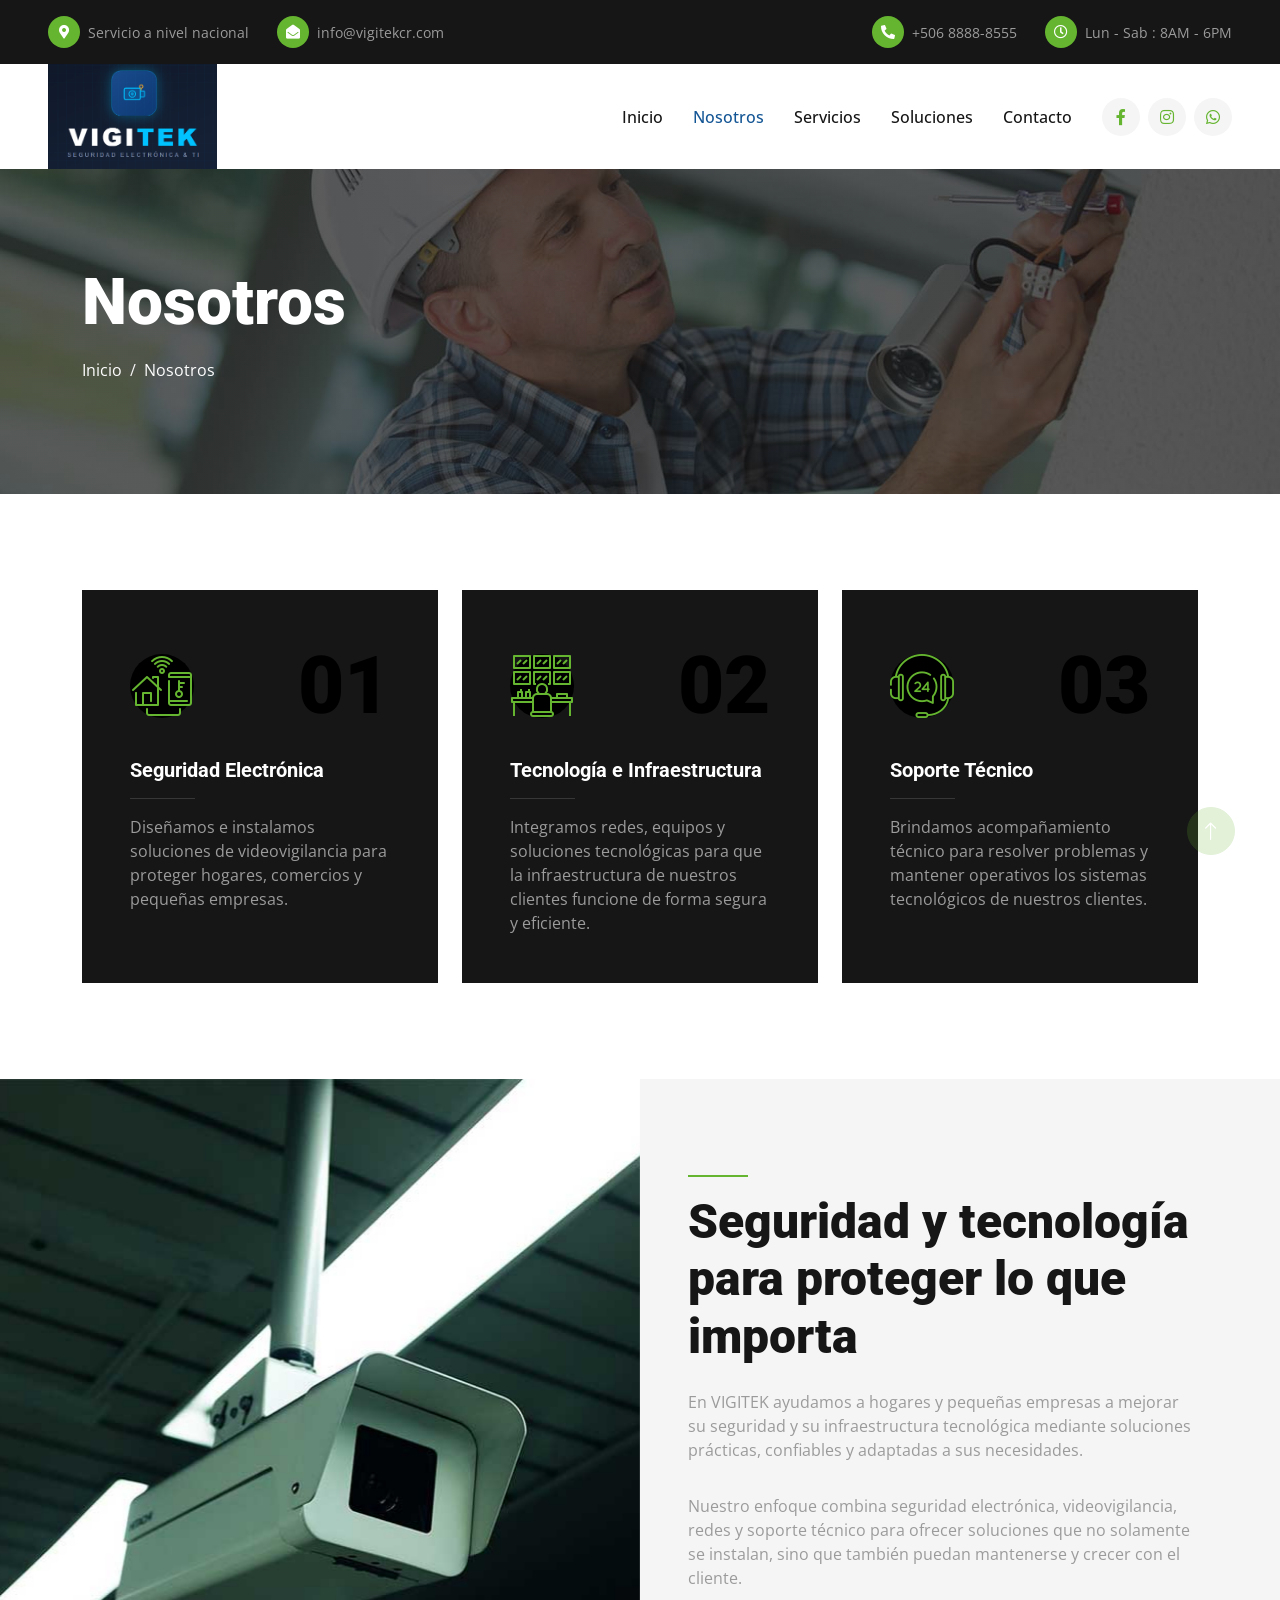
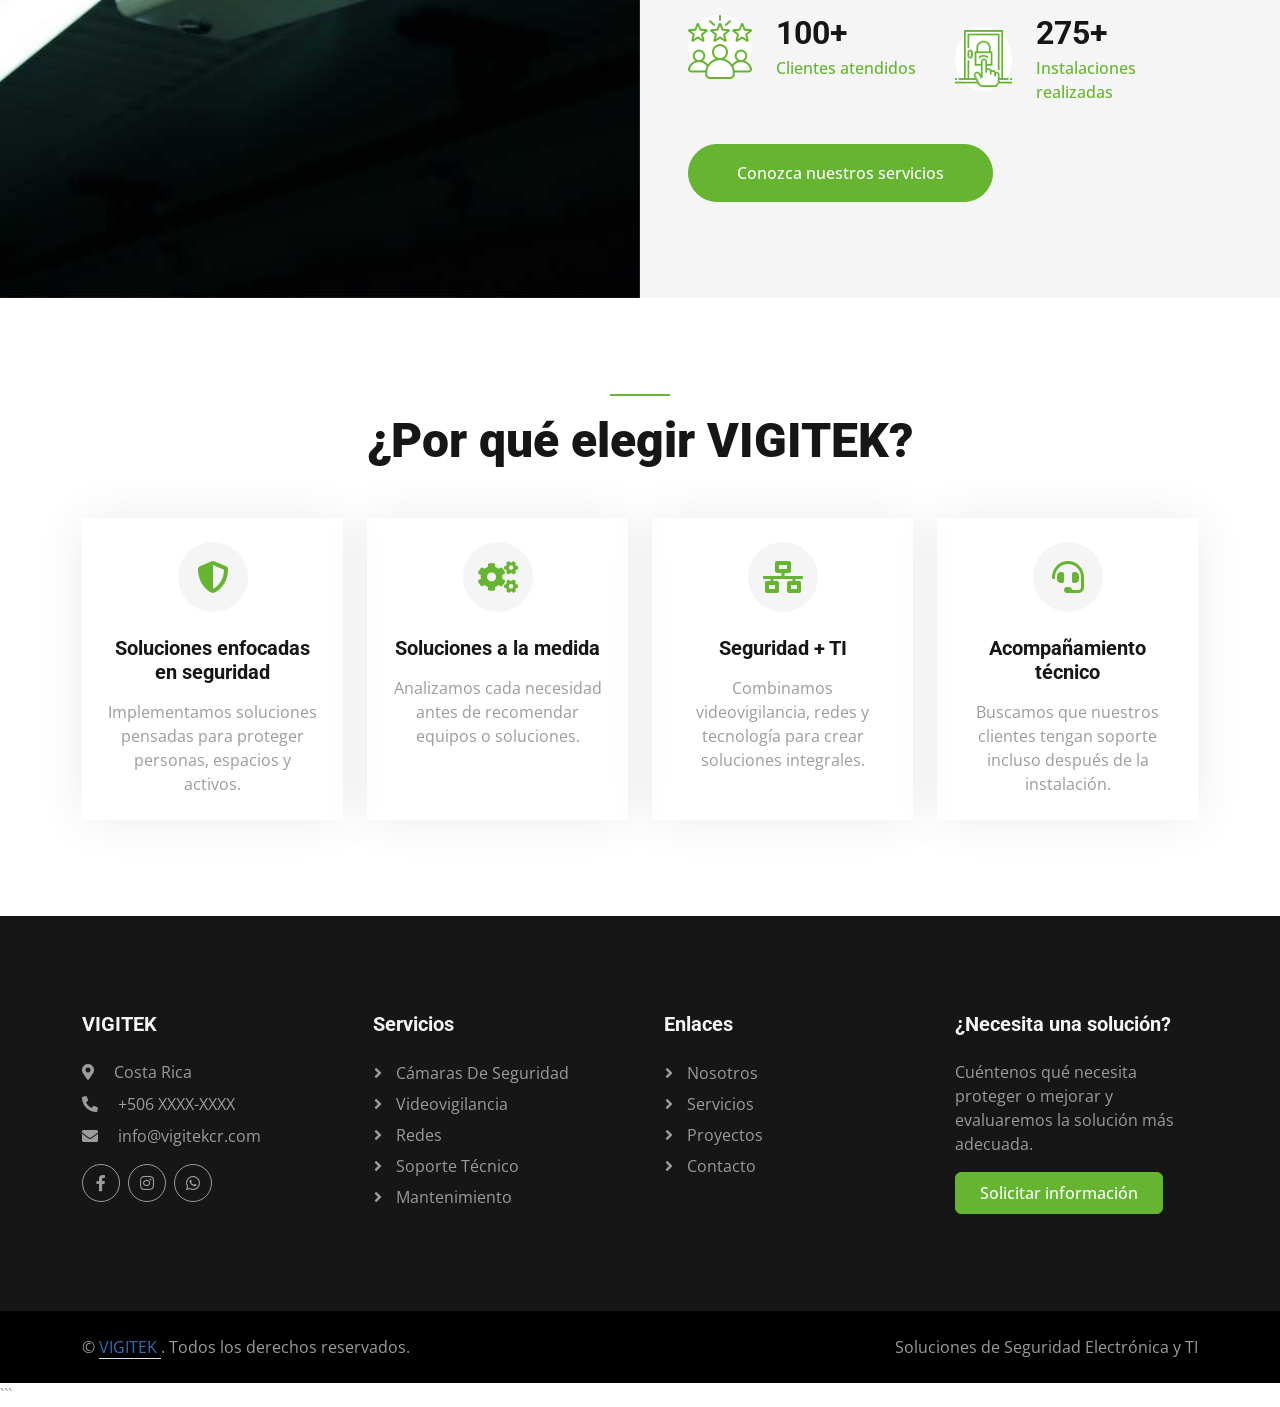
==== about.html @ 7bb4a713 "VIGITEK web version 1" ====
<!DOCTYPE html>
<html lang="es">

<head>
    <meta charset="utf-8">
    <title>VIGITEK - Seguridad Electrónica y TI</title>
    <meta content="width=device-width, initial-scale=1.0" name="viewport">
    <meta content="VIGITEK, seguridad electrónica, cámaras de seguridad, CCTV, soporte técnico e infraestructura TI en Costa Rica" name="keywords">
    <meta content="Conozca VIGITEK, soluciones de seguridad electrónica y tecnología para hogares y pequeñas empresas en Costa Rica." name="description">

    <!-- Favicon -->
    <link href="img/favicon.ico" rel="icon">

    <!-- Google Web Fonts -->
    <link rel="preconnect" href="https://fonts.googleapis.com">
    <link rel="preconnect" href="https://fonts.gstatic.com" crossorigin>
    <link href="https://fonts.googleapis.com/css2?family=Open+Sans:wght@400;500&family=Roboto:wght@500;700;900&display=swap" rel="stylesheet">

    <!-- Icon Font Stylesheet -->
    <link href="https://cdnjs.cloudflare.com/ajax/libs/font-awesome/5.10.0/css/all.min.css" rel="stylesheet">
    <link href="https://cdn.jsdelivr.net/npm/bootstrap-icons@1.4.1/font/bootstrap-icons.css" rel="stylesheet">

    <!-- Libraries Stylesheet -->
    <link href="lib/animate/animate.min.css" rel="stylesheet">
    <link href="lib/owlcarousel/assets/owl.carousel.min.css" rel="stylesheet">
    <link href="lib/lightbox/css/lightbox.min.css" rel="stylesheet">

    <!-- Customized Bootstrap Stylesheet -->
    <link href="css/bootstrap.min.css" rel="stylesheet">

    <!-- Template Stylesheet -->
    <link href="css/style.css" rel="stylesheet">
</head>

<body>

    <!-- Spinner Start -->
    <div id="spinner" class="show bg-white position-fixed translate-middle w-100 vh-100 top-50 start-50 d-flex align-items-center justify-content-center">
        <div class="spinner-border text-primary" style="width: 3rem; height: 3rem;" role="status">
            <span class="sr-only">Cargando...</span>
        </div>
    </div>
    <!-- Spinner End -->


    <!-- Topbar Start -->
    <div class="container-fluid bg-dark px-5">
        <div class="row gx-4 d-none d-lg-flex">

            <div class="col-lg-6 text-start">

                <div class="h-100 d-inline-flex align-items-center py-3 me-4">
                    <div class="btn-sm-square rounded-circle bg-primary me-2">
                        <small class="fa fa-map-marker-alt text-white"></small>
                    </div>
                    <small>Servicio a nivel nacional</small>
                </div>

                <div class="h-100 d-inline-flex align-items-center py-3">
                    <div class="btn-sm-square rounded-circle bg-primary me-2">
                        <small class="fa fa-envelope-open text-white"></small>
                    </div>
                    <small>info@vigitekcr.com</small>
                </div>

            </div>

            <div class="col-lg-6 text-end">

                <div class="h-100 d-inline-flex align-items-center py-3 me-4">
                    <div class="btn-sm-square rounded-circle bg-primary me-2">
                        <small class="fa fa-phone-alt text-white"></small>
                    </div>
                    <small>+506 8888-8555</small>
                </div>

                <div class="h-100 d-inline-flex align-items-center py-3">
                    <div class="btn-sm-square rounded-circle bg-primary me-2">
                        <small class="far fa-clock text-white"></small>
                    </div>
                    <small>Lun - Sab : 8AM - 6PM</small>
                </div>

            </div>

        </div>
    </div>
    <!-- Topbar End -->


    <!-- Navbar Start -->
    <nav class="navbar navbar-expand-lg bg-white navbar-light sticky-top p-0 px-4 px-lg-5">

       <img src="img/Vigitek bonito.png"
                alt="VIGITEK"
                style="height: 105px; width: auto;">

        <button type="button" class="navbar-toggler" data-bs-toggle="collapse" data-bs-target="#navbarCollapse">
            <span class="navbar-toggler-icon"></span>
        </button>

        <div class="collapse navbar-collapse" id="navbarCollapse">

            <div class="navbar-nav ms-auto py-4 py-lg-0">

                <a href="index.html" class="nav-item nav-link">Inicio</a>

                <a href="about.html" class="nav-item nav-link active">Nosotros</a>

                <a href="service.html" class="nav-item nav-link">Servicios</a>

                <a href="soluciones.html" class="nav-item nav-link">Soluciones</a>

                <a href="contact.html" class="nav-item nav-link">Contacto</a>

            </div>

            <div class="h-100 d-lg-inline-flex align-items-center d-none">

                <a class="btn btn-square rounded-circle bg-light text-primary me-2" href="#">
                    <i class="fab fa-facebook-f"></i>
                </a>

                <a class="btn btn-square rounded-circle bg-light text-primary me-2" href="#">
                    <i class="fab fa-instagram"></i>
                </a>

                <a class="btn btn-square rounded-circle bg-light text-primary me-0" href="#">
                    <i class="fab fa-whatsapp"></i>
                </a>

            </div>

        </div>

    </nav>
    <!-- Navbar End -->


    <!-- Page Header Start -->
    <div class="container-fluid page-header py-5 mb-5">

        <div class="container py-5">

            <h1 class="display-3 text-white mb-3 animated slideInDown">
                Nosotros
            </h1>

            <nav aria-label="breadcrumb animated slideInDown">

                <ol class="breadcrumb">

                    <li class="breadcrumb-item">
                        <a class="text-white" href="index.html">Inicio</a>
                    </li>

                    <li class="breadcrumb-item text-white active" aria-current="page">
                        Nosotros
                    </li>

                </ol>

            </nav>

        </div>

    </div>
    <!-- Page Header End -->


    <!-- Facts Start -->
    <div class="container-xxl py-5">

        <div class="container">

            <div class="row g-4">

                <!-- Seguridad -->
                <div class="col-md-6 col-lg-4 wow fadeIn" data-wow-delay="0.1s">

                    <div class="h-100 bg-dark p-4 p-xl-5">

                        <div class="d-flex align-items-center justify-content-between mb-4">

                            <div class="btn-square rounded-circle"
                                style="width: 64px; height: 64px; background: #000000;">

                                <img class="img-fluid"
                                    src="img/icon/icon-3.png"
                                    alt="Seguridad electrónica">

                            </div>

                            <h1 class="display-1 mb-0" style="color: #000000;">
                                01
                            </h1>

                        </div>

                        <h5 class="text-white">
                            Seguridad Electrónica
                        </h5>

                        <hr class="w-25">

                        <span>
                            Diseñamos e instalamos soluciones de videovigilancia
                            para proteger hogares, comercios y pequeñas empresas.
                        </span>

                    </div>

                </div>


                <!-- Tecnología -->
                <div class="col-md-6 col-lg-4 wow fadeIn" data-wow-delay="0.3s">

                    <div class="h-100 bg-dark p-4 p-xl-5">

                        <div class="d-flex align-items-center justify-content-between mb-4">

                            <div class="btn-square rounded-circle"
                                style="width: 64px; height: 64px; background: #000000;">

                                <img class="img-fluid"
                                    src="img/icon/icon-4.png"
                                    alt="Tecnología e infraestructura TI">

                            </div>

                            <h1 class="display-1 mb-0" style="color: #000000;">
                                02
                            </h1>

                        </div>

                        <h5 class="text-white">
                            Tecnología e Infraestructura
                        </h5>

                        <hr class="w-25">

                        <span>
                            Integramos redes, equipos y soluciones tecnológicas
                            para que la infraestructura de nuestros clientes
                            funcione de forma segura y eficiente.
                        </span>

                    </div>

                </div>


                <!-- Soporte -->
                <div class="col-md-6 col-lg-4 wow fadeIn" data-wow-delay="0.5s">

                    <div class="h-100 bg-dark p-4 p-xl-5">

                        <div class="d-flex align-items-center justify-content-between mb-4">

                            <div class="btn-square rounded-circle"
                                style="width: 64px; height: 64px; background: #000000;">

                                <img class="img-fluid"
                                    src="img/icon/icon-2.png"
                                    alt="Soporte técnico">

                            </div>

                            <h1 class="display-1 mb-0" style="color: #000000;">
                                03
                            </h1>

                        </div>

                        <h5 class="text-white">
                            Soporte Técnico
                        </h5>

                        <hr class="w-25">

                        <span>
                            Brindamos acompañamiento técnico para resolver
                            problemas y mantener operativos los sistemas
                            tecnológicos de nuestros clientes.
                        </span>

                    </div>

                </div>

            </div>

        </div>

    </div>
    <!-- Facts End -->


    <!-- About Start -->
    <div class="container-fluid bg-light overflow-hidden my-5 px-lg-0">

        <div class="container about px-lg-0">

            <div class="row g-0 mx-lg-0">

                <div class="col-lg-6 ps-lg-0" style="min-height: 400px;">

                    <div class="position-relative h-100">

                        <img class="position-absolute img-fluid w-100 h-100"
                            src="img/about.jpg"
                            style="object-fit: cover;"
                            alt="Soluciones VIGITEK">

                    </div>

                </div>


                <div class="col-lg-6 about-text py-5 wow fadeIn"
                    data-wow-delay="0.5s">

                    <div class="p-lg-5 pe-lg-0">

                        <div class="bg-primary mb-3"
                            style="width: 60px; height: 2px;">
                        </div>

                        <h1 class="display-5 mb-4">
                            Seguridad y tecnología para proteger lo que importa
                        </h1>

                        <p class="mb-4 pb-2">
                            En VIGITEK ayudamos a hogares y pequeñas empresas
                            a mejorar su seguridad y su infraestructura tecnológica
                            mediante soluciones prácticas, confiables y adaptadas
                            a sus necesidades.
                        </p>

                        <p class="mb-4">
                            Nuestro enfoque combina seguridad electrónica,
                            videovigilancia, redes y soporte técnico para ofrecer
                            soluciones que no solamente se instalan, sino que
                            también puedan mantenerse y crecer con el cliente.
                        </p>


                        <div class="row g-4 mb-4 pb-3">

                            <div class="col-sm-6 wow fadeIn"
                                data-wow-delay="0.1s">

                                <div class="d-flex align-items-center">

                                    <div class="btn-square bg-white rounded-circle"
                                        style="width: 64px; height: 64px;">

                                        <img class="img-fluid"
                                            src="img/icon/icon-1.png"
                                            alt="Clientes">

                                    </div>

                                    <div class="ms-4">

                                        <h2 class="mb-1">
                                            100+
                                        </h2>

                                        <p class="fw-medium text-primary mb-0">
                                            Clientes atendidos
                                        </p>

                                    </div>

                                </div>

                            </div>


                            <div class="col-sm-6 wow fadeIn"
                                data-wow-delay="0.3s">

                                <div class="d-flex align-items-center">

                                    <div class="btn-square bg-white rounded-circle"
                                        style="width: 64px; height: 64px;">

                                        <img class="img-fluid"
                                            src="img/icon/icon-5.png"
                                            alt="Instalaciones">

                                    </div>

                                    <div class="ms-4">

                                        <h2 class="mb-1">
                                            275+
                                        </h2>

                                        <p class="fw-medium text-primary mb-0">
                                            Instalaciones realizadas
                                        </p>

                                    </div>

                                </div>

                            </div>

                        </div>


                        <a href="service.html"
                            class="btn btn-primary rounded-pill py-3 px-5">
                            Conozca nuestros servicios
                        </a>

                    </div>

                </div>

            </div>

        </div>

    </div>
    <!-- About End -->


    <!-- Why VIGITEK Start -->
    <div class="container-xxl py-5">

        <div class="container">

            <div class="text-center wow fadeInUp"
                data-wow-delay="0.1s">

                <div class="bg-primary mb-3 mx-auto"
                    style="width: 60px; height: 2px;">
                </div>

                <h1 class="display-5 mb-5">
                    ¿Por qué elegir VIGITEK?
                </h1>

            </div>


            <div class="row g-4">

                <div class="col-lg-3 col-md-6 wow fadeInUp"
                    data-wow-delay="0.1s">

                    <div class="team-item h-100">

                        <div class="text-center p-4">

                            <div class="btn-square bg-light rounded-circle mx-auto mb-4"
                                style="width: 70px; height: 70px;">

                                <i class="fa fa-shield-alt fa-2x text-primary"></i>

                            </div>

                            <h5 class="mb-3">
                                Soluciones enfocadas en seguridad
                            </h5>

                            <span>
                                Implementamos soluciones pensadas para
                                proteger personas, espacios y activos.
                            </span>

                        </div>

                    </div>

                </div>


                <div class="col-lg-3 col-md-6 wow fadeInUp"
                    data-wow-delay="0.3s">

                    <div class="team-item h-100">

                        <div class="text-center p-4">

                            <div class="btn-square bg-light rounded-circle mx-auto mb-4"
                                style="width: 70px; height: 70px;">

                                <i class="fa fa-cogs fa-2x text-primary"></i>

                            </div>

                            <h5 class="mb-3">
                                Soluciones a la medida
                            </h5>

                            <span>
                                Analizamos cada necesidad antes de recomendar
                                equipos o soluciones.
                            </span>

                        </div>

                    </div>

                </div>


                <div class="col-lg-3 col-md-6 wow fadeInUp"
                    data-wow-delay="0.5s">

                    <div class="team-item h-100">

                        <div class="text-center p-4">

                            <div class="btn-square bg-light rounded-circle mx-auto mb-4"
                                style="width: 70px; height: 70px;">

                                <i class="fa fa-network-wired fa-2x text-primary"></i>

                            </div>

                            <h5 class="mb-3">
                                Seguridad + TI
                            </h5>

                            <span>
                                Combinamos videovigilancia, redes y tecnología
                                para crear soluciones integrales.
                            </span>

                        </div>

                    </div>

                </div>


                <div class="col-lg-3 col-md-6 wow fadeInUp"
                    data-wow-delay="0.7s">

                    <div class="team-item h-100">

                        <div class="text-center p-4">

                            <div class="btn-square bg-light rounded-circle mx-auto mb-4"
                                style="width: 70px; height: 70px;">

                                <i class="fa fa-headset fa-2x text-primary"></i>

                            </div>

                            <h5 class="mb-3">
                                Acompañamiento técnico
                            </h5>

                            <span>
                                Buscamos que nuestros clientes tengan soporte
                                incluso después de la instalación.
                            </span>

                        </div>

                    </div>

                </div>

            </div>

        </div>

    </div>
    <!-- Why VIGITEK End -->


    <!-- Footer Start -->
    <div class="container-fluid bg-dark text-secondary footer mt-5 py-5 wow fadeIn"
        data-wow-delay="0.1s">

        <div class="container py-5">

            <div class="row g-5">

                <div class="col-lg-3 col-md-6">

                    <h5 class="text-light mb-4">
                        VIGITEK
                    </h5>

                    <p class="mb-2">
                        <i class="fa fa-map-marker-alt me-3"></i>
                        Costa Rica
                    </p>

                    <p class="mb-2">
                        <i class="fa fa-phone-alt me-3"></i>
                        +506 XXXX-XXXX
                    </p>

                    <p class="mb-2">
                        <i class="fa fa-envelope me-3"></i>
                        info@vigitekcr.com
                    </p>

                    <div class="d-flex pt-2">

                        <a class="btn btn-square btn-outline-secondary rounded-circle me-2"
                            href="https://www.facebook.com/Vigitekcr/">
                            <i class="fab fa-facebook-f"></i>
                        </a>

                        <a class="btn btn-square btn-outline-secondary rounded-circle me-2"
                            href="https://www.instagram.com/vigitekcr">
                            <i class="fab fa-instagram"></i>
                        </a>

                        <a class="btn btn-square btn-outline-secondary rounded-circle me-2"
                            href="#">
                            <i class="fab fa-whatsapp"></i>
                        </a>

                    </div>

                </div>


                <div class="col-lg-3 col-md-6">

                    <h5 class="text-light mb-4">
                        Servicios
                    </h5>

                    <a class="btn btn-link" href="service.html">
                        Cámaras de seguridad
                    </a>

                    <a class="btn btn-link" href="service.html">
                        Videovigilancia
                    </a>

                    <a class="btn btn-link" href="service.html">
                        Redes
                    </a>

                    <a class="btn btn-link" href="service.html">
                        Soporte técnico
                    </a>

                    <a class="btn btn-link" href="service.html">
                        Mantenimiento
                    </a>

                </div>


                <div class="col-lg-3 col-md-6">

                    <h5 class="text-light mb-4">
                        Enlaces
                    </h5>

                    <a class="btn btn-link" href="about.html">
                        Nosotros
                    </a>

                    <a class="btn btn-link" href="service.html">
                        Servicios
                    </a>

                    <a class="btn btn-link" href="project.html">
                        Proyectos
                    </a>

                    <a class="btn btn-link" href="contact.html">
                        Contacto
                    </a>

                </div>


                <div class="col-lg-3 col-md-6">

                    <h5 class="text-light mb-4">
                        ¿Necesita una solución?
                    </h5>

                    <p>
                        Cuéntenos qué necesita proteger o mejorar y
                        evaluaremos la solución más adecuada.
                    </p>

                    <a href="contact.html"
                        class="btn btn-primary py-2 px-4">
                        Solicitar información
                    </a>

                </div>

            </div>

        </div>

    </div>
    <!-- Footer End -->


    <!-- Copyright Start -->
    <div class="container-fluid py-4"
        style="background: #000000;">

        <div class="container">

            <div class="row">

                <div class="col-md-6 text-center text-md-start mb-3 mb-md-0">

                    &copy; <a class="border-bottom"
                        href="index.html">
                        VIGITEK
                    </a>
                    . Todos los derechos reservados.

                </div>

                <div class="col-md-6 text-center text-md-end">

                    Soluciones de Seguridad Electrónica y TI

                </div>

            </div>

        </div>

    </div>
    <!-- Copyright End -->


    <!-- Back to Top -->
    <a href="#"
        class="btn btn-lg btn-primary btn-lg-square rounded-circle back-to-top">
        <i class="bi bi-arrow-up"></i>
    </a>


    <!-- JavaScript Libraries -->
    <script src="https://code.jquery.com/jquery-3.4.1.min.js"></script>
    <script src="https://cdn.jsdelivr.net/npm/bootstrap@5.0.0/dist/js/bootstrap.bundle.min.js"></script>
    <script src="lib/wow/wow.min.js"></script>
    <script src="lib/easing/easing.min.js"></script>
    <script src="lib/waypoints/waypoints.min.js"></script>
    <script src="lib/counterup/counterup.min.js"></script>
    <script src="lib/owlcarousel/owl.carousel.min.js"></script>
    <script src="lib/isotope/isotope.pkgd.min.js"></script>
    <script src="lib/lightbox/js/lightbox.min.js"></script>

    <!-- Template Javascript -->
    <script src="js/main.js"></script>

</body>

</html>
```
---- css/style.css ----
/********** Template CSS **********/
:root {
    --primary: #145695;
    --secondary: #9B9B9B;
    --light: #F5F5F5;
    --dark: #161616;
}

.fw-medium {
    font-weight: 500 !important;
}

.fw-bold {
    font-weight: 700 !important;
}

.fw-black {
    font-weight: 900 !important;
}

.back-to-top {
    position: fixed;
    display: none;
    right: 45px;
    bottom: 45px;
    z-index: 99;
}


/*** Spinner ***/
#spinner {
    opacity: 0;
    visibility: hidden;
    transition: opacity .5s ease-out, visibility 0s linear .5s;
    z-index: 99999;
}

#spinner.show {
    transition: opacity .5s ease-out, visibility 0s linear 0s;
    visibility: visible;
    opacity: 1;
}


/*** Button ***/
.btn {
    font-weight: 500;
    transition: .5s;
}

.btn.btn-primary {
    color: #FFFFFF;
}

.btn-square {
    width: 38px;
    height: 38px;
}

.btn-sm-square {
    width: 32px;
    height: 32px;
}

.btn-lg-square {
    width: 48px;
    height: 48px;
}

.btn-square,
.btn-sm-square,
.btn-lg-square {
    padding: 0;
    display: flex;
    align-items: center;
    justify-content: center;
    font-weight: normal;
}

/*** Navbar ***/
.navbar.sticky-top {
    top: -100px;
    transition: .5s;
}

.navbar .navbar-brand {
    height: 75px;
}

.navbar .navbar-nav .nav-link {
    margin-right: 30px;
    padding: 25px 0;
    color: var(--dark);
    font-weight: 500;
    outline: none;
}

.navbar .navbar-nav .nav-link:hover,
.navbar .navbar-nav .nav-link.active {
    color: var(--primary);
}

.navbar .dropdown-toggle::after {
    border: none;
    content: "\f107";
    font-family: "Font Awesome 5 Free";
    font-weight: 900;
    vertical-align: middle;
    margin-left: 8px;
}

@media (max-width: 991.98px) {
    .navbar .navbar-nav .nav-link  {
        margin-right: 0;
        padding: 10px 0;
    }

    .navbar .navbar-nav {
        border-top: 1px solid #EEEEEE;
    }
}

@media (min-width: 992px) {
    .navbar .nav-item .dropdown-menu {
        display: block;
        border: none;
        margin-top: 0;
        top: 150%;
        opacity: 0;
        visibility: hidden;
        transition: .5s;
    }

    .navbar .nav-item:hover .dropdown-menu {
        top: 100%;
        visibility: visible;
        transition: .5s;
        opacity: 1;
    }
}

.navbar .btn:hover {
    color: #FFFFFF !important;
    background: var(--primary) !important;
}


/*** Header ***/
.header-carousel .carousel-inner {
    position: absolute;
    width: 100%;
    height: 100%;
    top: 0;
    left: 0;
    display: flex;
    align-items: center;
    background: rgba(22, 22, 22, .7);
}

@media (max-width: 768px) {
    .header-carousel .owl-carousel-item {
        position: relative;
        min-height: 500px;
    }
    
    .header-carousel .owl-carousel-item img {
        position: absolute;
        width: 100%;
        height: 100%;
        object-fit: cover;
    }

    .header-carousel .owl-carousel-item h5,
    .header-carousel .owl-carousel-item p {
        font-size: 14px !important;
        font-weight: 400 !important;
    }

    .header-carousel .owl-carousel-item h1 {
        font-size: 30px;
        font-weight: 600;
    }
}

.header-carousel .owl-nav {
    position: absolute;
    width: 200px;
    height: 45px;
    bottom: 30px;
    left: 50%;
    transform: translateX(-50%);
    display: flex;
    justify-content: space-between;
}

.header-carousel .owl-nav .owl-prev,
.header-carousel .owl-nav .owl-next {
    width: 45px;
    height: 45px;
    display: flex;
    align-items: center;
    justify-content: center;
    color: #FFFFFF;
    background: transparent;
    border: 1px solid #FFFFFF;
    border-radius: 45px;
    font-size: 22px;
    transition: .5s;
}

.header-carousel .owl-nav .owl-prev:hover,
.header-carousel .owl-nav .owl-next:hover {
    background: var(--primary);
    border-color: var(--primary);
}

.header-carousel .owl-dots {
    position: absolute;
    height: 45px;
    bottom: 30px;
    left: 50%;
    transform: translateX(-50%);
    display: flex;
    align-items: center;
    justify-content: center;
}

.header-carousel .owl-dot {
    position: relative;
    display: inline-block;
    margin: 0 5px;
    width: 15px;
    height: 15px;
    background: transparent;
    border: 1px solid #FFFFFF;
    border-radius: 15px;
    transition: .5s;
}

.header-carousel .owl-dot::after {
    position: absolute;
    content: "";
    width: 5px;
    height: 5px;
    top: 4px;
    left: 4px;
    background: #FFFFFF;
    border-radius: 5px;
}

.header-carousel .owl-dot.active {
    background: var(--primary);
    border-color: var(--primary);
}

.page-header {
    background: linear-gradient(rgba(22, 22, 22, .7), rgba(22, 22, 22, .7)), url(../img/carousel-1.jpg) center center no-repeat;
    background-size: cover;
}

.breadcrumb-item + .breadcrumb-item::before {
    color: var(--light);
}


/*** About ***/
@media (min-width: 992px) {
    .container.about {
        max-width: 100% !important;
    }

    .about-text  {
        padding-right: calc(((100% - 960px) / 2) + .75rem);
    }
}

@media (min-width: 1200px) {
    .about-text  {
        padding-right: calc(((100% - 1140px) / 2) + .75rem);
    }
}

@media (min-width: 1400px) {
    .about-text  {
        padding-right: calc(((100% - 1320px) / 2) + .75rem);
    }
}


/*** Service ***/
.service-row {
    box-shadow: 0 0 45px rgba(0, 0, 0, .08);
}

.service-item {
    border-color: rgba(0, 0, 0, .03) !important;
}

.service-item .btn {
    width: 38px;
    height: 38px;
    display: inline-flex;
    align-items: center;
    color: #FFFFFF;
    background: var(--primary);
    border-radius: 38px;
    white-space: nowrap;
    overflow: hidden;
    transition: .5s;
}

.service-item:hover .btn {
    width: 140px;
}


/*** Feature ***/
@media (min-width: 992px) {
    .container.feature {
        max-width: 100% !important;
    }

    .feature-text  {
        padding-left: calc(((100% - 960px) / 2) + .75rem);
    }
}

@media (min-width: 1200px) {
    .feature-text  {
        padding-left: calc(((100% - 1140px) / 2) + .75rem);
    }
}

@media (min-width: 1400px) {
    .feature-text  {
        padding-left: calc(((100% - 1320px) / 2) + .75rem);
    }
}


/*** Project Portfolio ***/
#portfolio-flters li {
    display: inline-block;
    font-weight: 500;
    color: var(--dark);
    cursor: pointer;
    transition: .5s;
    border-bottom: 2px solid transparent;
}

#portfolio-flters li:hover,
#portfolio-flters li.active {
    color: var(--primary);
    border-color: var(--primary);
}

.portfolio-inner {
    position: relative;
    overflow: hidden;
    box-shadow: 0 0 45px rgba(0, 0, 0, .07);
}

.portfolio-inner img {
    transition: .5s;
}

.portfolio-inner:hover img {
    transform: scale(1.1);
}

.portfolio-inner .portfolio-text {
    position: absolute;
    width: 100%;
    left: 0;
    bottom: -50px;
    opacity: 0;
    transition: .5s;
}

.portfolio-inner:hover .portfolio-text {
    bottom: 0;
    opacity: 1;
}


/*** Quote ***/
@media (min-width: 992px) {
    .container.quote {
        max-width: 100% !important;
    }

    .quote-text  {
        padding-right: calc(((100% - 960px) / 2) + .75rem);
    }
}

@media (min-width: 1200px) {
    .quote-text  {
        padding-right: calc(((100% - 1140px) / 2) + .75rem);
    }
}

@media (min-width: 1400px) {
    .quote-text  {
        padding-right: calc(((100% - 1320px) / 2) + .75rem);
    }
}


/*** Team ***/
.team-item {
    box-shadow: 0 0 45px rgba(0, 0, 0, .08);
}

.team-item img {
    transition: .5s;
}

.team-item:hover img {
    transform: scale(1.1);
}

.team-item .team-social {
    position: absolute;
    width: 0;
    height: 0;
    top: 50%;
    left: 50%;
    display: flex;
    align-items: center;
    justify-content: center;
    background: rgba(22, 22, 22, .7);
    opacity: 0;
    transition: .5s;
}

.team-item:hover .team-social {
    width: 100%;
    height: 100%;
    top: 0;
    left: 0;
    opacity: 1;
}

.team-item .team-social .btn {
    opacity: 0;
}

.team-item:hover .team-social .btn {
    opacity: 1;
}


/*** Testimonial ***/
.testimonial-carousel {
    display: flex !important;
    flex-direction: column-reverse;
    max-width: 700px;
    margin: 0 auto;
}

.testimonial-carousel .owl-dots {
    height: 100px;
    display: flex;
    align-items: center;
    justify-content: center;
    margin-bottom: 30px;
}

.testimonial-carousel .owl-dots .owl-dot {
    position: relative;
    width: 60px;
    height: 60px;
    margin: 0 5px;
    transition: .5s;
}

.testimonial-carousel .owl-dots .owl-dot.active {
    width: 100px;
    height: 100px;
}

.testimonial-carousel .owl-dots .owl-dot::after {
    position: absolute;
    width: 40px;
    height: 40px;
    bottom: -20px;
    left: 50%;
    transform: translateX(-50%);
    display: flex;
    align-items: center;
    justify-content: center;
    content: "\f10d";
    font-family: "Font Awesome 5 Free";
    font-weight: 900;
    color: var(--primary);
    background: #FFFFFF;
    border-radius: 40px;
    transition: .5s;
    opacity: 0;
}

.testimonial-carousel .owl-dots .owl-dot.active::after {
    opacity: 1;
}

.testimonial-carousel .owl-dots .owl-dot img {
    border-radius: 60px;
    opacity: .4;
    transition: .5s;
}

.testimonial-carousel .owl-dots .owl-dot.active img {
    opacity: 1;
}


/*** Contact ***/
@media (min-width: 992px) {
    .container.contact {
        max-width: 100% !important;
    }

    .contact-text  {
        padding-left: calc(((100% - 960px) / 2) + .75rem);
    }
}

@media (min-width: 1200px) {
    .contact-text  {
        padding-left: calc(((100% - 1140px) / 2) + .75rem);
    }
}

@media (min-width: 1400px) {
    .contact-text  {
        padding-left: calc(((100% - 1320px) / 2) + .75rem);
    }
}


/*** Footer ***/
.footer .btn.btn-link {
    display: block;
    margin-bottom: 5px;
    padding: 0;
    text-align: left;
    color: var(--secondary);
    font-weight: normal;
    text-transform: capitalize;
    transition: .3s;
}

.footer .btn.btn-link::before {
    position: relative;
    content: "\f105";
    font-family: "Font Awesome 5 Free";
    font-weight: 900;
    margin-right: 10px;
}

.footer .btn.btn-link:hover {
    color: var(--primary);
    letter-spacing: 1px;
    box-shadow: none;
}

/* Cambiar componentes Bootstrap de verde a azul */
.form-check-input:focus {
    border-color: var(--primary);
    box-shadow: 0 0 0 .25rem rgba(21, 101, 192, 0.25);
}

.form-check-input:checked {
    background-color: var(--primary);
    border-color: var(--primary);
}

.form-check-input[type="checkbox"]:indeterminate {
    background-color: var(--primary);
    border-color: var(--primary);
}
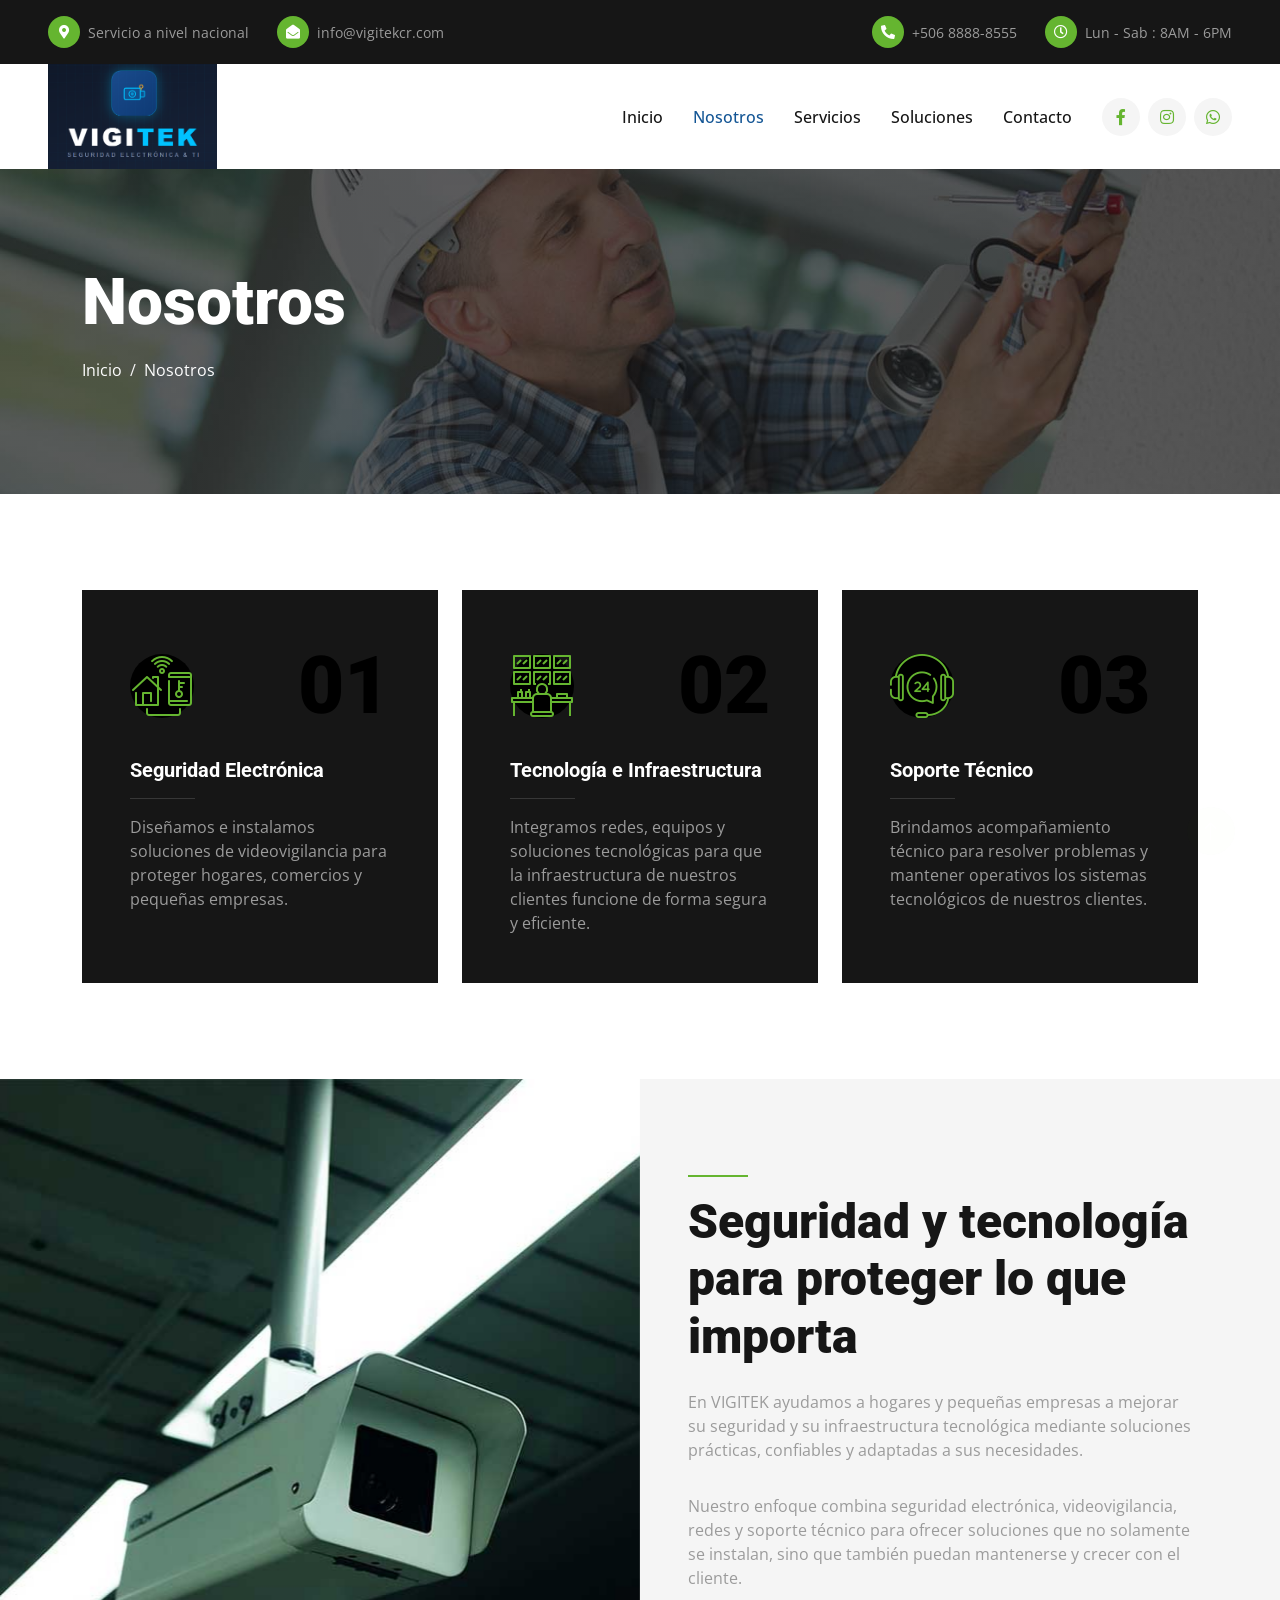
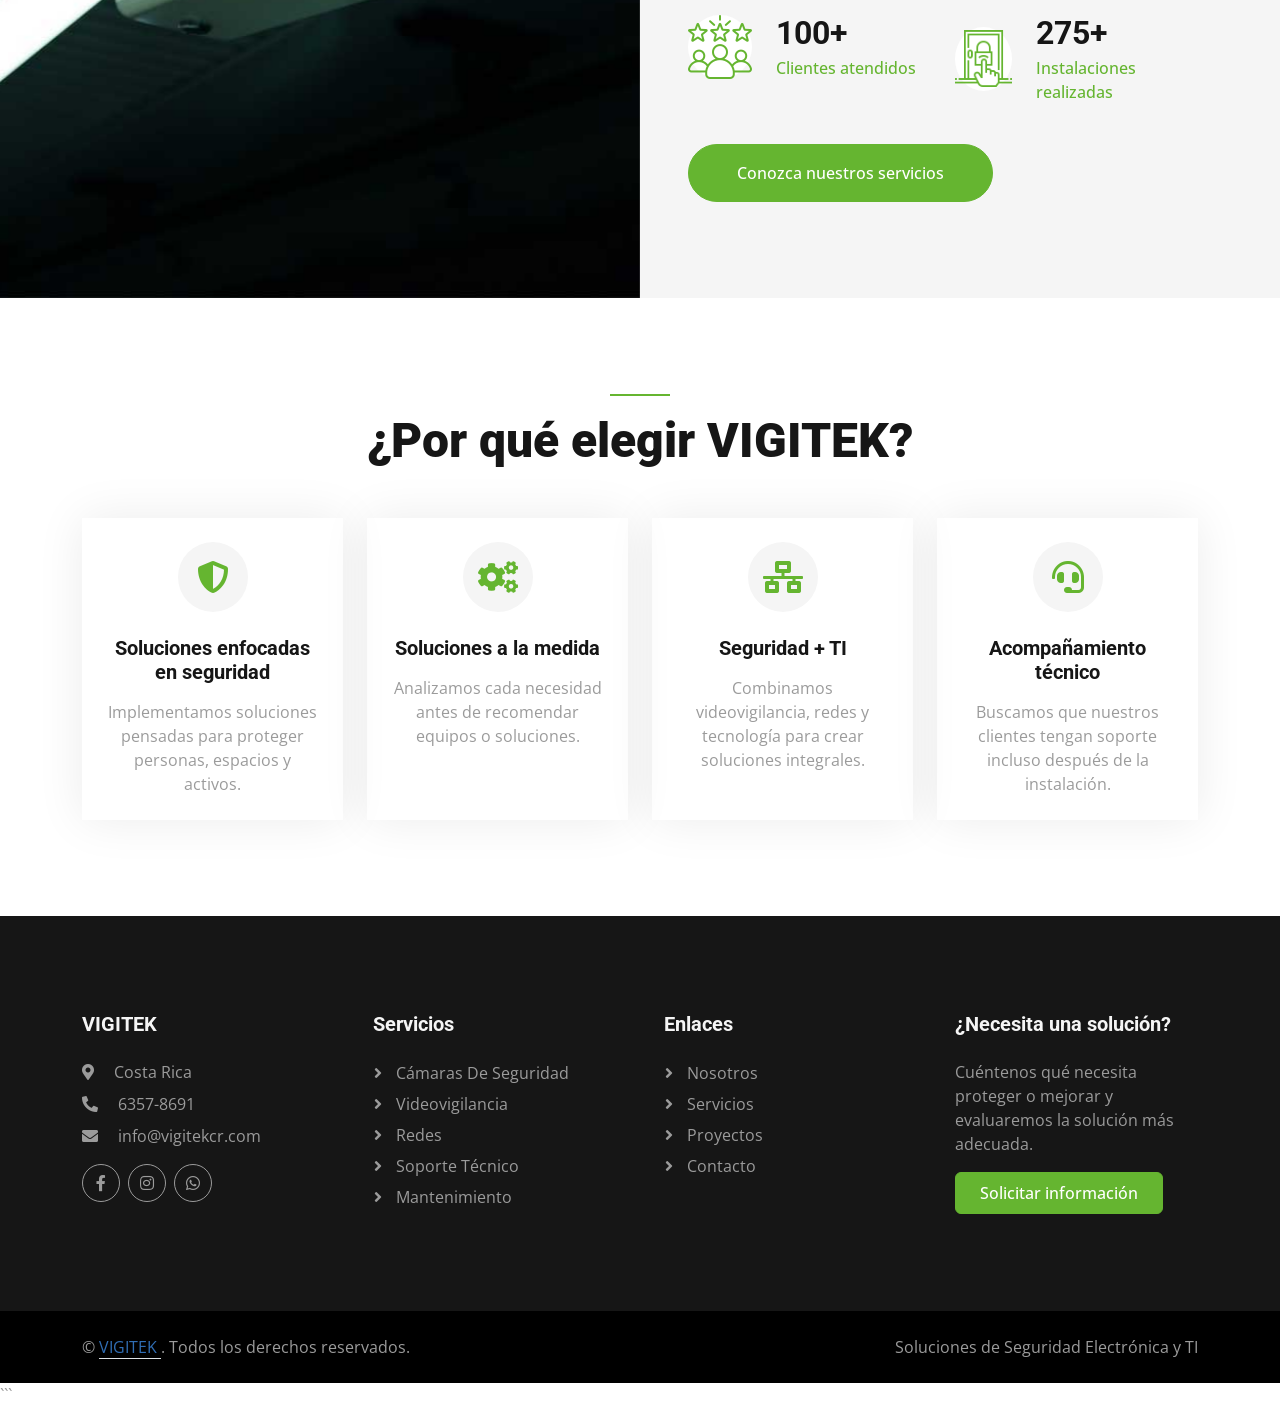
==== commit 22df0155: "Actualiza contenido y servicios de VIGITEK" ====
--- a/about.html
+++ b/about.html
@@ -599,7 +599,7 @@
 
                     <p class="mb-2">
                         <i class="fa fa-phone-alt me-3"></i>
-                        +506 XXXX-XXXX
+                        6357-8691
                     </p>
 
                     <p class="mb-2">
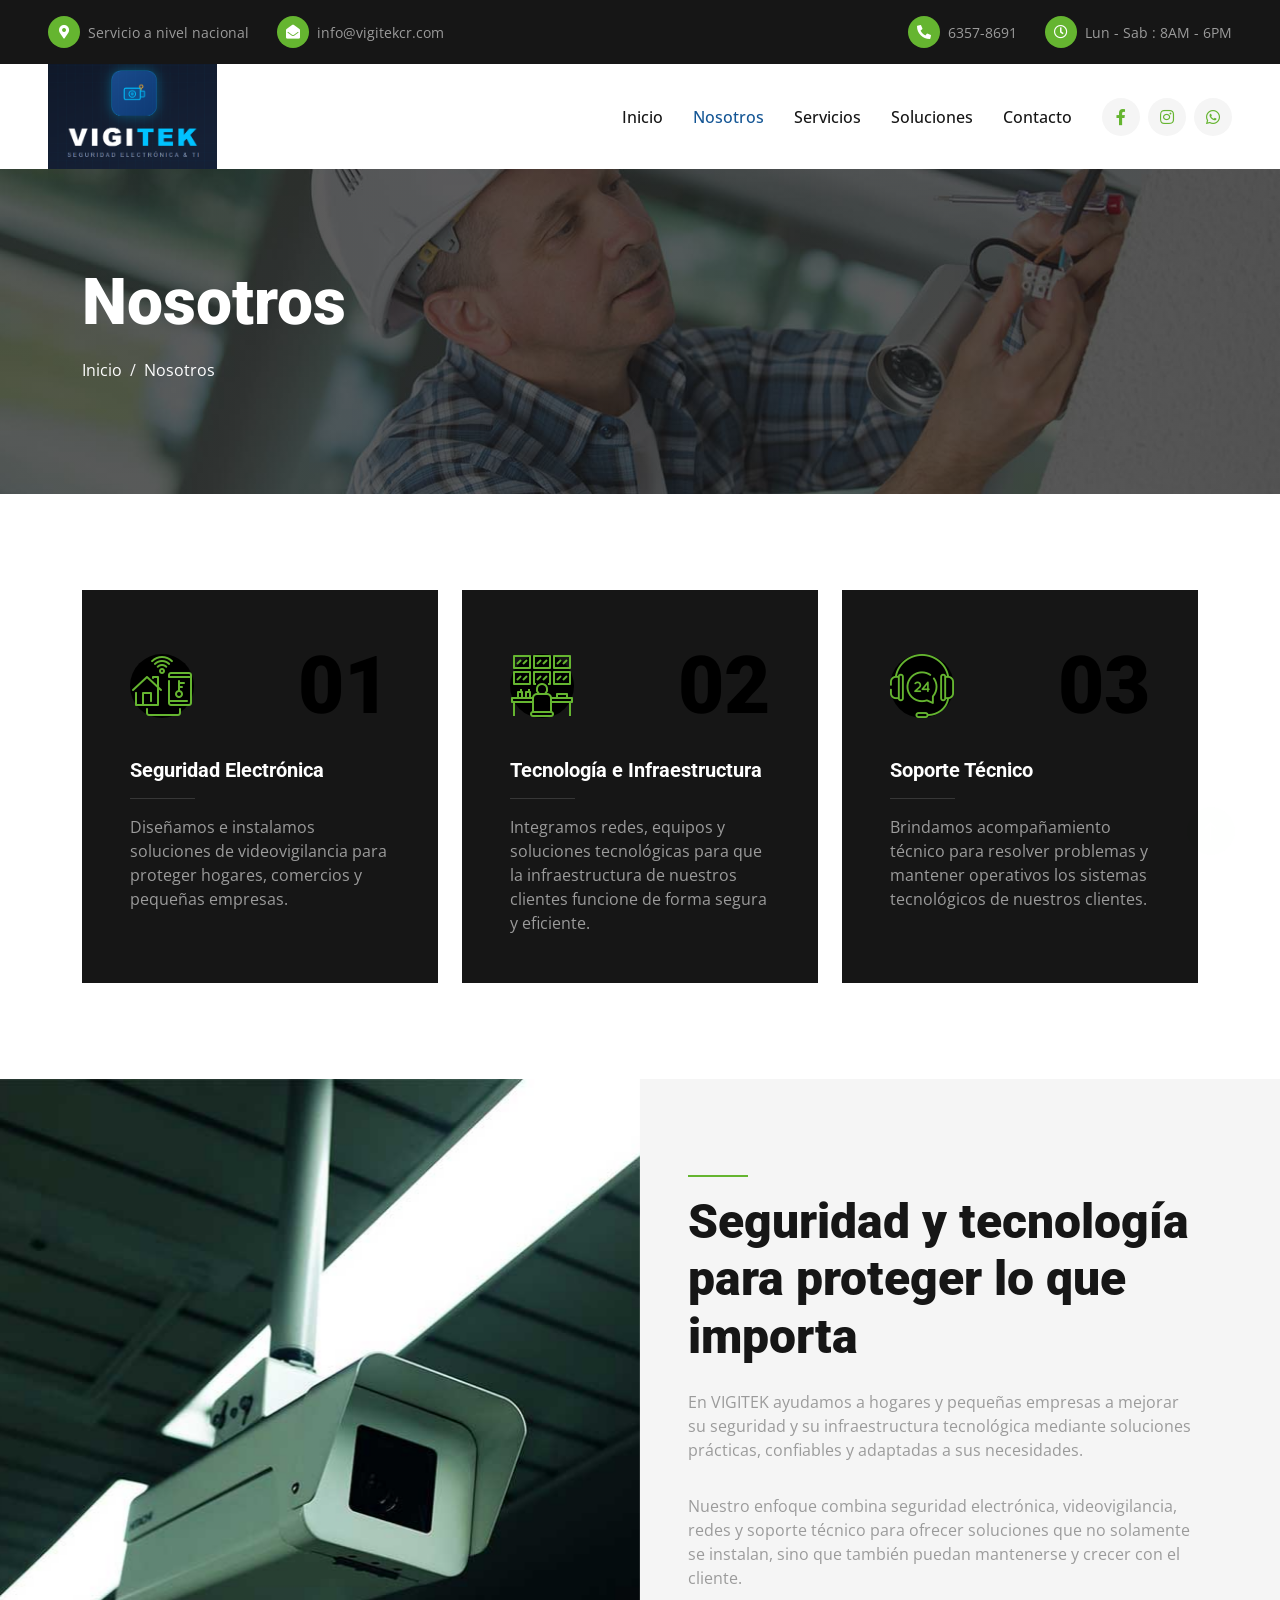
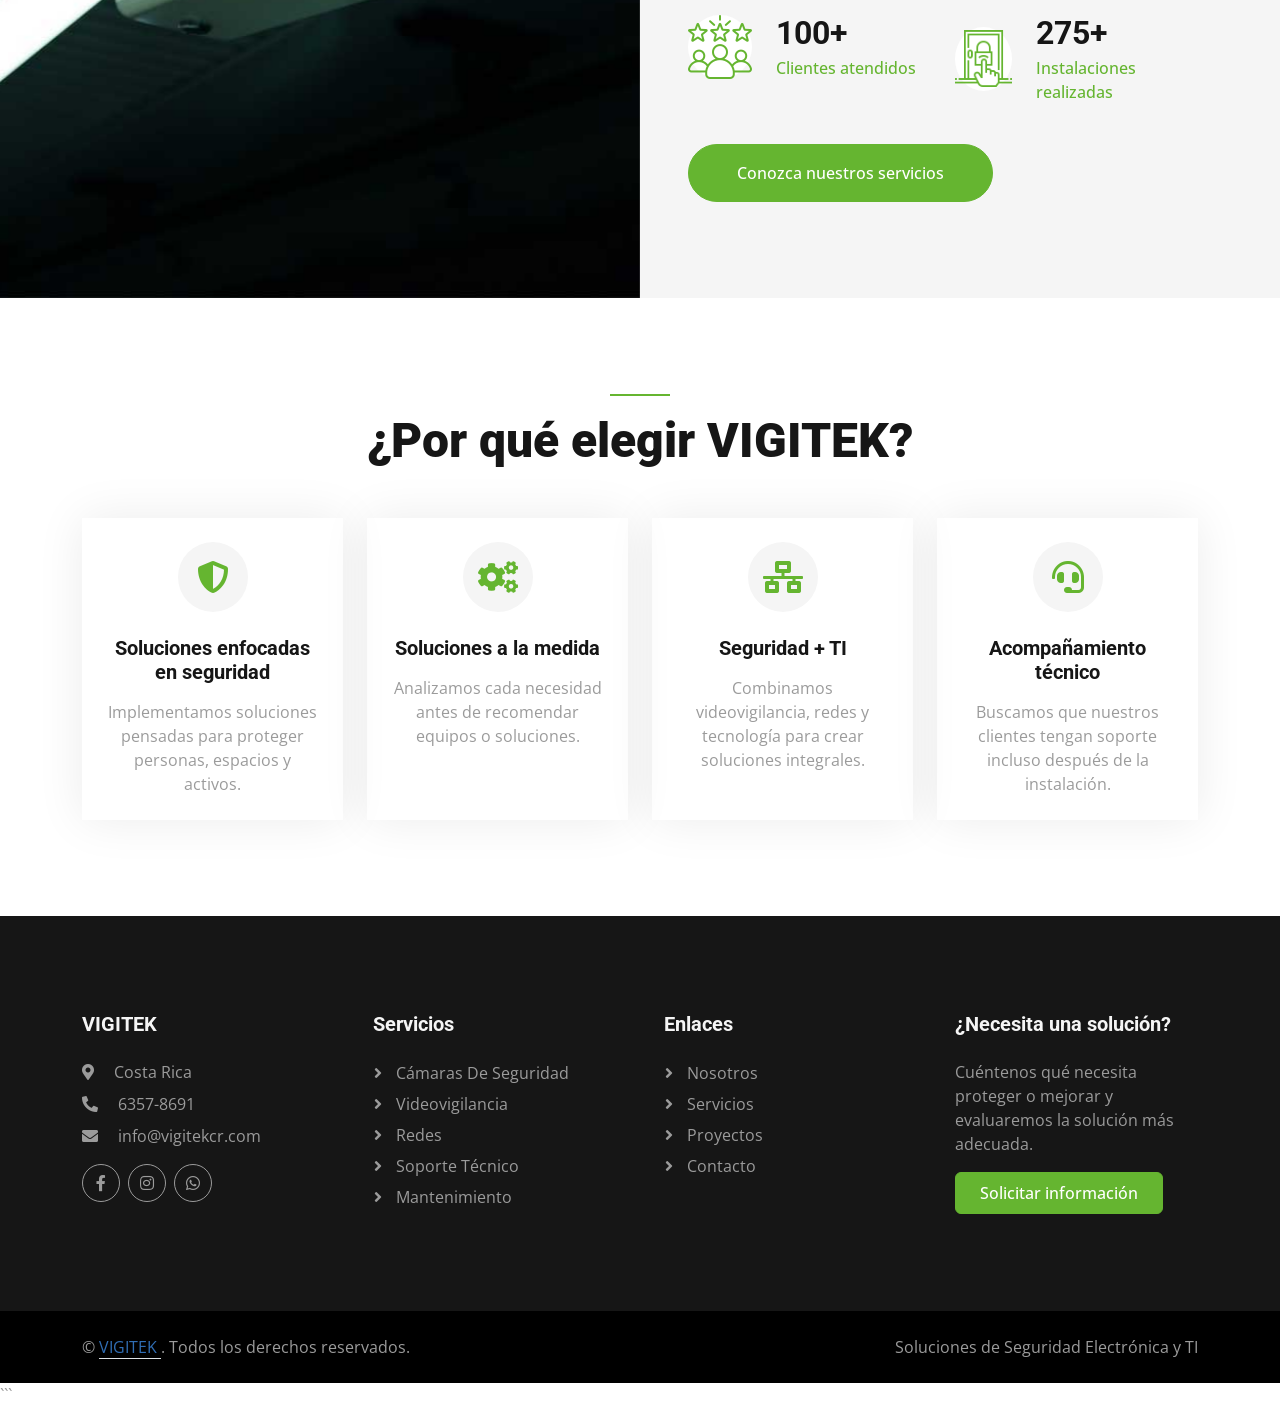
==== commit 71073ab3: "Cambios en numero de contacto" ====
--- a/about.html
+++ b/about.html
@@ -71,7 +71,7 @@
                     <div class="btn-sm-square rounded-circle bg-primary me-2">
                         <small class="fa fa-phone-alt text-white"></small>
                     </div>
-                    <small>+506 8888-8555</small>
+                    <small>6357-8691</small>
                 </div>
 
                 <div class="h-100 d-inline-flex align-items-center py-3">
